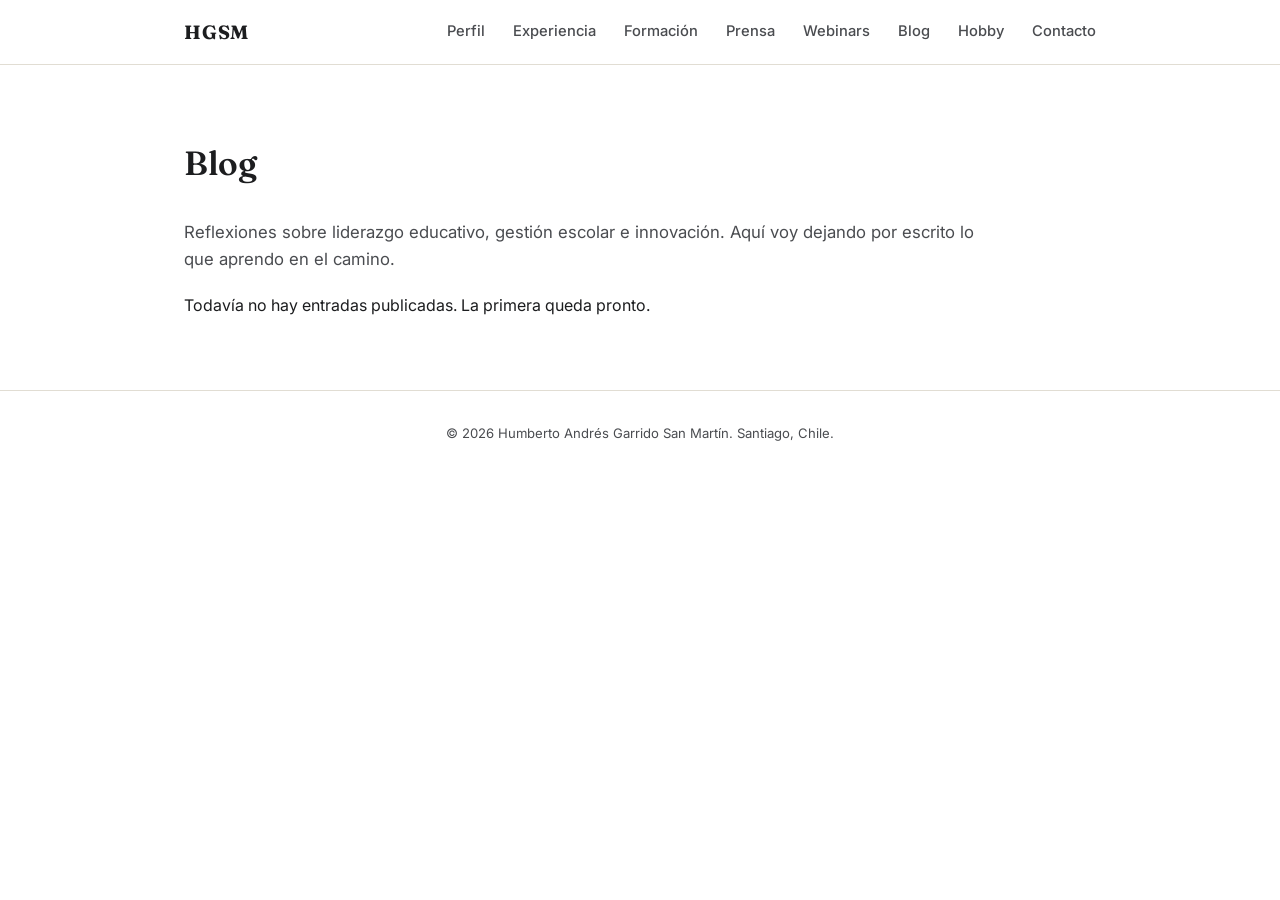
==== blog.html @ 68cf92d1 "Cambios hero y blog" ====
<!DOCTYPE html>
<html lang="es">
<head>
<meta charset="UTF-8">
<meta name="viewport" content="width=device-width, initial-scale=1.0">
<title>Blog · Humberto Garrido San Martín</title>
<meta name="description" content="Reflexiones sobre liderazgo educativo, gestión escolar e innovación, por Humberto Andrés Garrido San Martín.">
<link rel="preconnect" href="https://fonts.googleapis.com">
<link rel="preconnect" href="https://fonts.gstatic.com" crossorigin>
<link href="https://fonts.googleapis.com/css2?family=Fraunces:opsz,wght@9..144,400;9..144,600;9..144,700&family=Inter:wght@400;500;600;700&display=swap" rel="stylesheet">
<link rel="stylesheet" href="css/style.css">
</head>
<body>

<header class="site-header" id="top">
  <div class="container header-inner">
    <a href="index.html#top" class="brand">HGSM</a>
    <nav class="nav" id="nav">
      <a href="index.html#perfil">Perfil</a>
      <a href="index.html#experiencia">Experiencia</a>
      <a href="index.html#formacion">Formación</a>
      <a href="index.html#prensa">Prensa</a>
      <a href="index.html#webinars">Webinars</a>
      <a href="blog.html">Blog</a>
      <a href="index.html#hobby">Hobby</a>
      <a href="index.html#contacto">Contacto</a>
    </nav>
    <button class="nav-toggle" id="navToggle" aria-label="Abrir menú">
      <span></span><span></span><span></span>
    </button>
  </div>
</header>

<main>
  <section class="section">
    <div class="container">
      <h2 class="section-title">Blog</h2>
      <p class="lead">Reflexiones sobre liderazgo educativo, gestión escolar e innovación. Aquí voy dejando por escrito lo que aprendo en el camino.</p>

      <div class="blog-posts">

        <div class="blog-empty">
          Todavía no hay entradas publicadas. La primera queda pronto.
        </div>

        <!--
          Para agregar una entrada nueva, copiar este bloque justo antes del div "blog-empty"
          (o eliminar "blog-empty" cuando exista la primera entrada real) y completar:

          <article class="blog-post">
            <span class="blog-date">Fecha</span>
            <h3>Título del artículo</h3>
            <p>Contenido del artículo, párrafo por párrafo.</p>
          </article>
        -->

      </div>
    </div>
  </section>
</main>

<footer class="site-footer">
  <div class="container">
    <p>© <span id="year"></span> Humberto Andrés Garrido San Martín. Santiago, Chile.</p>
  </div>
</footer>

<script src="js/main.js"></script>
</body>
</html>
---- css/style.css ----
:root {
  --bg: #ffffff;
  --bg-alt: #f6f6f4;
  --ink: #1c1d1f;
  --ink-soft: #4a4c50;
  --accent: #8a6d3b;
  --accent-ink: #ffffff;
  --line: #e1ddd3;
  --card-bg: #ffffff;
  --font-serif: 'Fraunces', Georgia, serif;
  --font-sans: 'Inter', -apple-system, BlinkMacSystemFont, sans-serif;
  --max-width: 960px;
}

* { box-sizing: border-box; }

html { scroll-behavior: smooth; }

body {
  margin: 0;
  background: var(--bg);
  color: var(--ink);
  font-family: var(--font-sans);
  line-height: 1.6;
  -webkit-font-smoothing: antialiased;
}

.container {
  max-width: var(--max-width);
  margin: 0 auto;
  padding: 0 24px;
}

h1, h2, h3, h4 {
  font-family: var(--font-serif);
  font-weight: 600;
  margin: 0 0 12px;
  color: var(--ink);
}

a { color: inherit; }

/* Header */
.site-header {
  position: sticky;
  top: 0;
  z-index: 50;
  background: rgba(255, 255, 255, 0.9);
  backdrop-filter: blur(8px);
  border-bottom: 1px solid var(--line);
}

.header-inner {
  display: flex;
  align-items: center;
  justify-content: space-between;
  height: 64px;
}

.brand {
  font-family: var(--font-serif);
  font-weight: 700;
  font-size: 1.2rem;
  text-decoration: none;
  letter-spacing: 0.04em;
}

.nav {
  display: flex;
  gap: 28px;
}

.nav a {
  text-decoration: none;
  font-size: 0.92rem;
  font-weight: 500;
  color: var(--ink-soft);
  transition: color 0.2s;
}

.nav a:hover { color: var(--accent); }

.nav-toggle {
  display: none;
  flex-direction: column;
  gap: 5px;
  background: none;
  border: none;
  cursor: pointer;
  padding: 8px;
}

.nav-toggle span {
  width: 22px;
  height: 2px;
  background: var(--ink);
}

/* Hero */
.hero {
  padding: 96px 0 72px;
  text-align: center;
}

.hero-avatar {
  width: 148px;
  height: 148px;
  border-radius: 50%;
  object-fit: cover;
  object-position: 55% 25%;
  border: 4px solid var(--card-bg);
  box-shadow: 0 4px 18px rgba(0, 0, 0, 0.12);
  margin: 0 auto 28px;
  display: block;
}

.eyebrow {
  text-transform: uppercase;
  letter-spacing: 0.12em;
  font-size: 0.8rem;
  font-weight: 600;
  color: var(--accent);
  margin-bottom: 16px;
}

.hero h1 {
  font-size: clamp(2.2rem, 5vw, 3.4rem);
  line-height: 1.15;
  margin-bottom: 18px;
}

.hero-role {
  font-size: 1.1rem;
  color: var(--ink-soft);
  margin: 0 0 4px;
}

.hero-location {
  font-size: 0.95rem;
  color: var(--ink-soft);
  opacity: 0.8;
  margin: 0 0 32px;
}

.hero-actions {
  display: flex;
  gap: 14px;
  justify-content: center;
  flex-wrap: wrap;
}

/* Buttons */
.btn {
  display: inline-block;
  padding: 12px 26px;
  border-radius: 4px;
  font-weight: 600;
  font-size: 0.95rem;
  text-decoration: none;
  transition: all 0.2s;
  border: 1px solid transparent;
}

.btn-primary {
  background: var(--ink);
  color: #fff;
}
.btn-primary:hover { background: var(--accent); }

.btn-secondary {
  border-color: var(--ink);
  color: var(--ink);
}
.btn-secondary:hover { background: var(--ink); color: #fff; }

.btn-lg { padding: 14px 32px; font-size: 1.05rem; }

.btn-text {
  background: none;
  border: none;
  color: var(--accent);
  font-weight: 600;
  cursor: pointer;
  font-size: 0.95rem;
  padding: 10px 0;
  margin-top: 8px;
}

/* Sections */
.section { padding: 72px 0; }
.section-alt { background: var(--bg-alt); }

.section-title {
  font-size: clamp(1.6rem, 3vw, 2.1rem);
  margin-bottom: 28px;
}

.subsection-title {
  font-size: 1.3rem;
  margin: 48px 0 20px;
}

.lead {
  font-size: 1.05rem;
  color: var(--ink-soft);
  max-width: 72ch;
  margin-bottom: 20px;
}

/* Stats */
.stats {
  display: grid;
  grid-template-columns: repeat(3, 1fr);
  gap: 24px;
  margin-top: 40px;
}

.stat {
  text-align: center;
  padding: 24px 12px;
  background: var(--card-bg);
  border: 1px solid var(--line);
  border-radius: 8px;
}

.stat-number {
  display: block;
  font-family: var(--font-serif);
  font-size: 2.2rem;
  font-weight: 700;
  color: var(--accent);
}

.stat-label {
  display: block;
  font-size: 0.85rem;
  color: var(--ink-soft);
  margin-top: 6px;
}

/* Timeline */
.timeline {
  border-left: 2px solid var(--line);
  padding-left: 28px;
  display: flex;
  flex-direction: column;
  gap: 36px;
}

.timeline-more { margin-top: 36px; }

.timeline-item { position: relative; }

.timeline-item::before {
  content: '';
  position: absolute;
  left: -34px;
  top: 6px;
  width: 10px;
  height: 10px;
  border-radius: 50%;
  background: var(--accent);
}

.timeline-date {
  font-size: 0.82rem;
  font-weight: 600;
  text-transform: uppercase;
  letter-spacing: 0.06em;
  color: var(--accent);
  margin-bottom: 6px;
}

.timeline-content h3 {
  font-size: 1.15rem;
  margin-bottom: 2px;
}

.timeline-org {
  font-weight: 600;
  color: var(--ink-soft);
  margin: 0 0 10px;
  font-size: 0.95rem;
}

.timeline-content ul {
  margin: 0;
  padding-left: 20px;
}

.timeline-content li {
  margin-bottom: 6px;
  color: var(--ink-soft);
  font-size: 0.95rem;
}

.timeline-content p {
  color: var(--ink-soft);
  font-size: 0.95rem;
}

/* Education */
.grid-2 {
  display: grid;
  grid-template-columns: 1.4fr 1fr;
  gap: 48px;
}

.edu-list {
  list-style: none;
  margin: 0;
  padding: 0;
  display: flex;
  flex-direction: column;
  gap: 18px;
}

.edu-list li {
  display: flex;
  flex-direction: column;
  border-bottom: 1px solid var(--line);
  padding-bottom: 14px;
}

.edu-date {
  font-size: 0.78rem;
  font-weight: 600;
  color: var(--accent);
  text-transform: uppercase;
  letter-spacing: 0.05em;
}

.edu-name {
  font-weight: 600;
  margin-top: 4px;
}

.edu-org {
  font-size: 0.9rem;
  color: var(--ink-soft);
  margin-top: 2px;
}

.side-block h3 {
  font-size: 1.2rem;
  margin-bottom: 16px;
}

.bullet-list {
  padding-left: 20px;
  margin: 0;
  color: var(--ink-soft);
  font-size: 0.95rem;
}

.bullet-list li { margin-bottom: 12px; }

/* Cards */
.cards {
  display: grid;
  grid-template-columns: repeat(4, 1fr);
  gap: 18px;
}

.card {
  background: var(--card-bg);
  border: 1px solid var(--line);
  border-radius: 8px;
  padding: 22px;
}

.card h4 {
  font-size: 1rem;
  margin-bottom: 8px;
}

.card p {
  font-size: 0.88rem;
  color: var(--ink-soft);
  margin: 0;
}

/* Press */
.press-photo {
  width: 100%;
  max-height: 480px;
  object-fit: cover;
  object-position: center 68%;
  border-radius: 8px;
  margin-bottom: 24px;
  display: block;
}

.press-list {
  display: flex;
  flex-direction: column;
  gap: 14px;
}

.press-item {
  display: flex;
  align-items: baseline;
  gap: 16px;
  background: var(--card-bg);
  border: 1px solid var(--line);
  border-radius: 8px;
  padding: 18px 22px;
  text-decoration: none;
  transition: border-color 0.2s;
}

.press-item:hover { border-color: var(--accent); }

.press-outlet {
  font-size: 0.78rem;
  font-weight: 700;
  text-transform: uppercase;
  letter-spacing: 0.05em;
  color: var(--accent);
  flex-shrink: 0;
  width: 110px;
}

.press-headline {
  font-weight: 500;
  color: var(--ink);
}

/* Video grid */
.video-grid {
  display: grid;
  grid-template-columns: repeat(3, 1fr);
  gap: 20px;
}

.video-card {
  text-decoration: none;
  display: flex;
  flex-direction: column;
}

.video-thumb {
  position: relative;
  display: block;
  border-radius: 8px;
  overflow: hidden;
  background: var(--bg-alt);
  aspect-ratio: 16 / 9;
}

.video-thumb img {
  width: 100%;
  height: 100%;
  object-fit: cover;
  display: block;
  transition: transform 0.2s;
}

.video-card:hover .video-thumb img { transform: scale(1.04); }

.video-play {
  position: absolute;
  inset: 0;
  display: flex;
  align-items: center;
  justify-content: center;
  font-size: 1.1rem;
  color: #fff;
  background: rgba(0, 0, 0, 0.15);
  transition: background 0.2s;
}

.video-play::before {
  content: '';
  position: absolute;
  width: 46px;
  height: 46px;
  border-radius: 50%;
  background: rgba(0, 0, 0, 0.55);
  z-index: -1;
}

.video-card:hover .video-play { background: rgba(0, 0, 0, 0.05); }

.video-duration {
  position: absolute;
  right: 6px;
  bottom: 6px;
  background: rgba(0, 0, 0, 0.75);
  color: #fff;
  font-size: 0.72rem;
  font-weight: 600;
  padding: 2px 6px;
  border-radius: 4px;
}

.video-title {
  margin-top: 10px;
  font-size: 0.92rem;
  font-weight: 500;
  color: var(--ink);
  line-height: 1.4;
}

/* Hobby */
.route-tags {
  display: flex;
  flex-wrap: wrap;
  gap: 10px;
  margin-top: 8px;
}

.route-tag {
  background: var(--card-bg);
  border: 1px solid var(--line);
  color: var(--ink-soft);
  font-size: 0.85rem;
  font-weight: 500;
  padding: 8px 16px;
  border-radius: 999px;
}

.hobby-gallery {
  column-count: 3;
  column-gap: 16px;
  margin-top: 32px;
}

.hobby-gallery img {
  width: 100%;
  border-radius: 8px;
  display: block;
  margin-bottom: 16px;
  break-inside: avoid;
}

/* Contact */
.contact-section { text-align: center; }
.contact-inner { display: flex; flex-direction: column; align-items: center; }

.social-links {
  display: flex;
  gap: 24px;
  margin-top: 28px;
}

.social-links a {
  text-decoration: none;
  font-weight: 600;
  font-size: 0.92rem;
  color: var(--ink-soft);
}

.social-links a:hover { color: var(--accent); }

/* Footer */
.site-footer {
  padding: 32px 0;
  text-align: center;
  border-top: 1px solid var(--line);
}

.site-footer p {
  font-size: 0.82rem;
  color: var(--ink-soft);
  margin: 0;
}

/* Responsive */
@media (max-width: 720px) {
  .nav { display: none; }
  .nav-toggle { display: flex; }
  .nav.open {
    display: flex;
    flex-direction: column;
    position: absolute;
    top: 64px;
    left: 0;
    right: 0;
    background: var(--bg);
    padding: 16px 24px;
    border-bottom: 1px solid var(--line);
    gap: 16px;
  }
  .grid-2 { grid-template-columns: 1fr; gap: 32px; }
  .cards { grid-template-columns: 1fr 1fr; }
  .stats { grid-template-columns: 1fr; }
  .press-item { flex-direction: column; gap: 4px; }
  .press-outlet { width: auto; }
  .video-grid { grid-template-columns: 1fr 1fr; gap: 14px; }
  .hobby-gallery { column-count: 2; }
}

@media (max-width: 480px) {
  .video-grid { grid-template-columns: 1fr; }
  .hobby-gallery { column-count: 1; }
}

@media (max-width: 480px) {
  .cards { grid-template-columns: 1fr; }
}
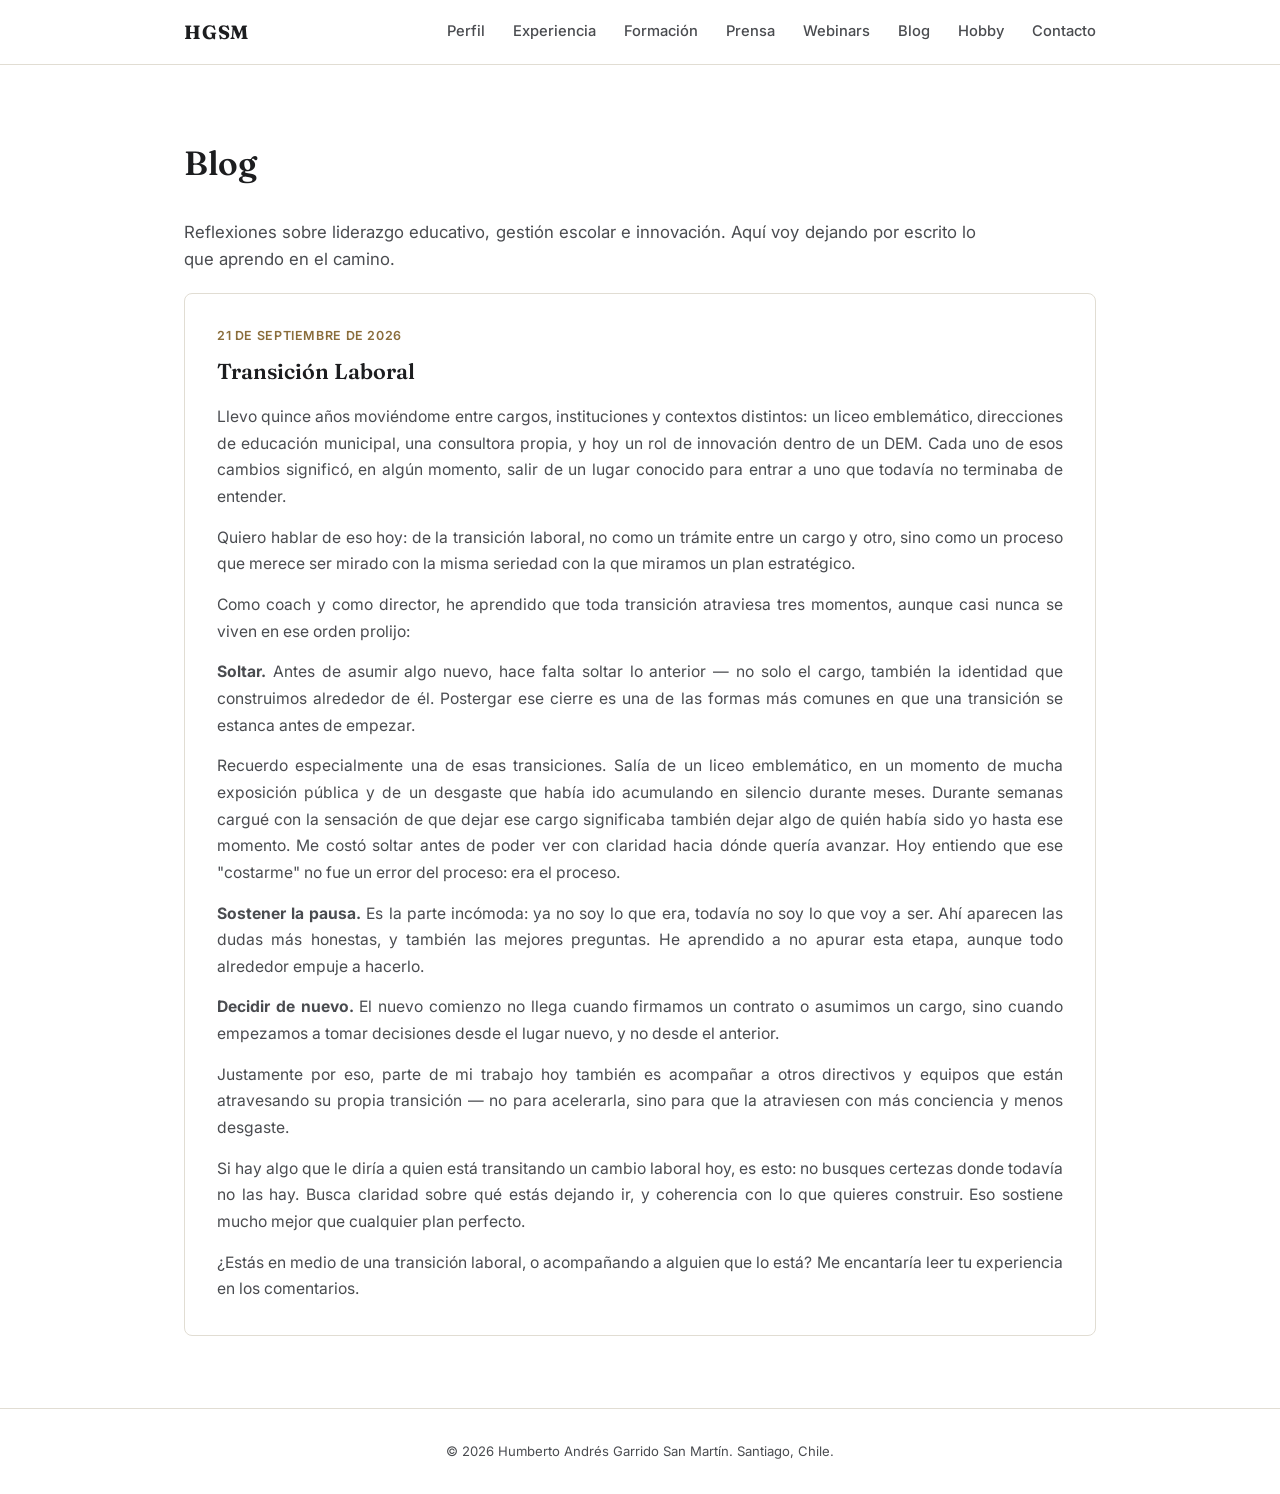
==== commit 9bbb1de6: "agregar entrada transición laboral" ====
--- a/blog.html
+++ b/blog.html
@@ -39,13 +39,24 @@
 
       <div class="blog-posts">
 
-        <div class="blog-empty">
-          Todavía no hay entradas publicadas. La primera queda pronto.
-        </div>
+        <article class="blog-post">
+          <span class="blog-date">21 de septiembre de 2026</span>
+          <h3>Transición Laboral</h3>
+          <p>Llevo quince años moviéndome entre cargos, instituciones y contextos distintos: un liceo emblemático, direcciones de educación municipal, una consultora propia, y hoy un rol de innovación dentro de un DEM. Cada uno de esos cambios significó, en algún momento, salir de un lugar conocido para entrar a uno que todavía no terminaba de entender.</p>
+          <p>Quiero hablar de eso hoy: de la transición laboral, no como un trámite entre un cargo y otro, sino como un proceso que merece ser mirado con la misma seriedad con la que miramos un plan estratégico.</p>
+          <p>Como coach y como director, he aprendido que toda transición atraviesa tres momentos, aunque casi nunca se viven en ese orden prolijo:</p>
+          <p><strong>Soltar.</strong> Antes de asumir algo nuevo, hace falta soltar lo anterior — no solo el cargo, también la identidad que construimos alrededor de él. Postergar ese cierre es una de las formas más comunes en que una transición se estanca antes de empezar.</p>
+          <p>Recuerdo especialmente una de esas transiciones. Salía de un liceo emblemático, en un momento de mucha exposición pública y de un desgaste que había ido acumulando en silencio durante meses. Durante semanas cargué con la sensación de que dejar ese cargo significaba también dejar algo de quién había sido yo hasta ese momento. Me costó soltar antes de poder ver con claridad hacia dónde quería avanzar. Hoy entiendo que ese "costarme" no fue un error del proceso: era el proceso.</p>
+          <p><strong>Sostener la pausa.</strong> Es la parte incómoda: ya no soy lo que era, todavía no soy lo que voy a ser. Ahí aparecen las dudas más honestas, y también las mejores preguntas. He aprendido a no apurar esta etapa, aunque todo alrededor empuje a hacerlo.</p>
+          <p><strong>Decidir de nuevo.</strong> El nuevo comienzo no llega cuando firmamos un contrato o asumimos un cargo, sino cuando empezamos a tomar decisiones desde el lugar nuevo, y no desde el anterior.</p>
+          <p>Justamente por eso, parte de mi trabajo hoy también es acompañar a otros directivos y equipos que están atravesando su propia transición — no para acelerarla, sino para que la atraviesen con más conciencia y menos desgaste.</p>
+          <p>Si hay algo que le diría a quien está transitando un cambio laboral hoy, es esto: no busques certezas donde todavía no las hay. Busca claridad sobre qué estás dejando ir, y coherencia con lo que quieres construir. Eso sostiene mucho mejor que cualquier plan perfecto.</p>
+          <p>¿Estás en medio de una transición laboral, o acompañando a alguien que lo está? Me encantaría leer tu experiencia en los comentarios.</p>
+        </article>
 
         <!--
-          Para agregar una entrada nueva, copiar este bloque justo antes del div "blog-empty"
-          (o eliminar "blog-empty" cuando exista la primera entrada real) y completar:
+          Para agregar una entrada nueva, copiar este bloque de <article> completo
+          y pegarlo ARRIBA de este comentario (para que la más reciente quede primero):
 
           <article class="blog-post">
             <span class="blog-date">Fecha</span>
--- a/css/style.css
+++ b/css/style.css
@@ -205,6 +205,7 @@
   color: var(--ink-soft);
   max-width: 72ch;
   margin-bottom: 20px;
+  text-align: justify;
 }
 
 /* Stats */
@@ -297,6 +298,7 @@
 .timeline-content p {
   color: var(--ink-soft);
   font-size: 0.95rem;
+  text-align: justify;
 }
 
 /* Education */
@@ -500,6 +502,53 @@
   font-weight: 500;
   color: var(--ink);
   line-height: 1.4;
+}
+
+/* Blog */
+.blog-posts {
+  display: flex;
+  flex-direction: column;
+  gap: 24px;
+}
+
+.blog-post {
+  background: var(--card-bg);
+  border: 1px solid var(--line);
+  border-radius: 8px;
+  padding: 32px;
+}
+
+.blog-date {
+  font-size: 0.78rem;
+  font-weight: 600;
+  text-transform: uppercase;
+  letter-spacing: 0.05em;
+  color: var(--accent);
+  margin-bottom: 10px;
+  display: block;
+}
+
+.blog-post h3 {
+  font-size: 1.35rem;
+  margin: 0 0 14px;
+}
+
+.blog-post p {
+  color: var(--ink-soft);
+  font-size: 0.98rem;
+  line-height: 1.7;
+  text-align: justify;
+  margin: 0 0 14px;
+}
+
+.blog-post p:last-child { margin-bottom: 0; }
+
+.blog-empty {
+  text-align: center;
+  padding: 56px 24px;
+  border: 1px dashed var(--line);
+  border-radius: 8px;
+  color: var(--ink-soft);
 }
 
 /* Hobby */
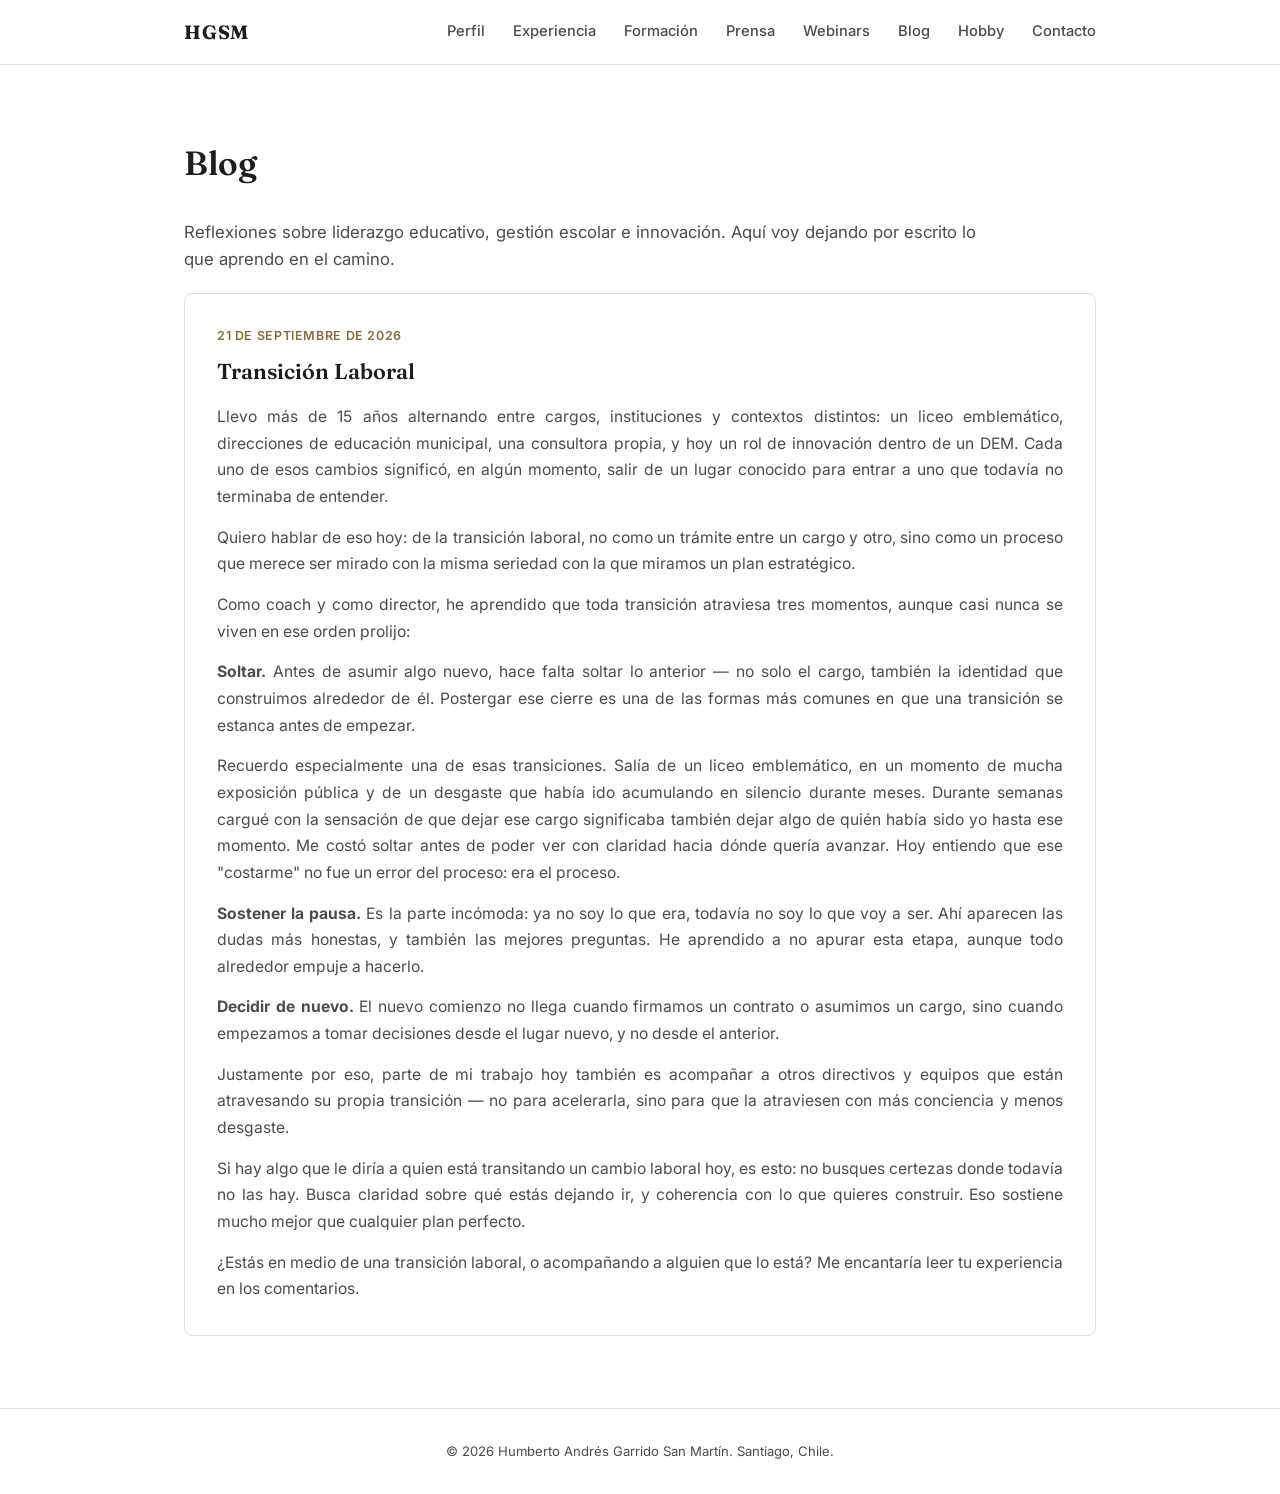
==== commit b4017ecc: "ajustar frase inicial" ====
--- a/blog.html
+++ b/blog.html
@@ -42,7 +42,7 @@
         <article class="blog-post">
           <span class="blog-date">21 de septiembre de 2026</span>
           <h3>Transición Laboral</h3>
-          <p>Llevo quince años moviéndome entre cargos, instituciones y contextos distintos: un liceo emblemático, direcciones de educación municipal, una consultora propia, y hoy un rol de innovación dentro de un DEM. Cada uno de esos cambios significó, en algún momento, salir de un lugar conocido para entrar a uno que todavía no terminaba de entender.</p>
+          <p>Llevo más de 15 años alternando entre cargos, instituciones y contextos distintos: un liceo emblemático, direcciones de educación municipal, una consultora propia, y hoy un rol de innovación dentro de un DEM. Cada uno de esos cambios significó, en algún momento, salir de un lugar conocido para entrar a uno que todavía no terminaba de entender.</p>
           <p>Quiero hablar de eso hoy: de la transición laboral, no como un trámite entre un cargo y otro, sino como un proceso que merece ser mirado con la misma seriedad con la que miramos un plan estratégico.</p>
           <p>Como coach y como director, he aprendido que toda transición atraviesa tres momentos, aunque casi nunca se viven en ese orden prolijo:</p>
           <p><strong>Soltar.</strong> Antes de asumir algo nuevo, hace falta soltar lo anterior — no solo el cargo, también la identidad que construimos alrededor de él. Postergar ese cierre es una de las formas más comunes en que una transición se estanca antes de empezar.</p>
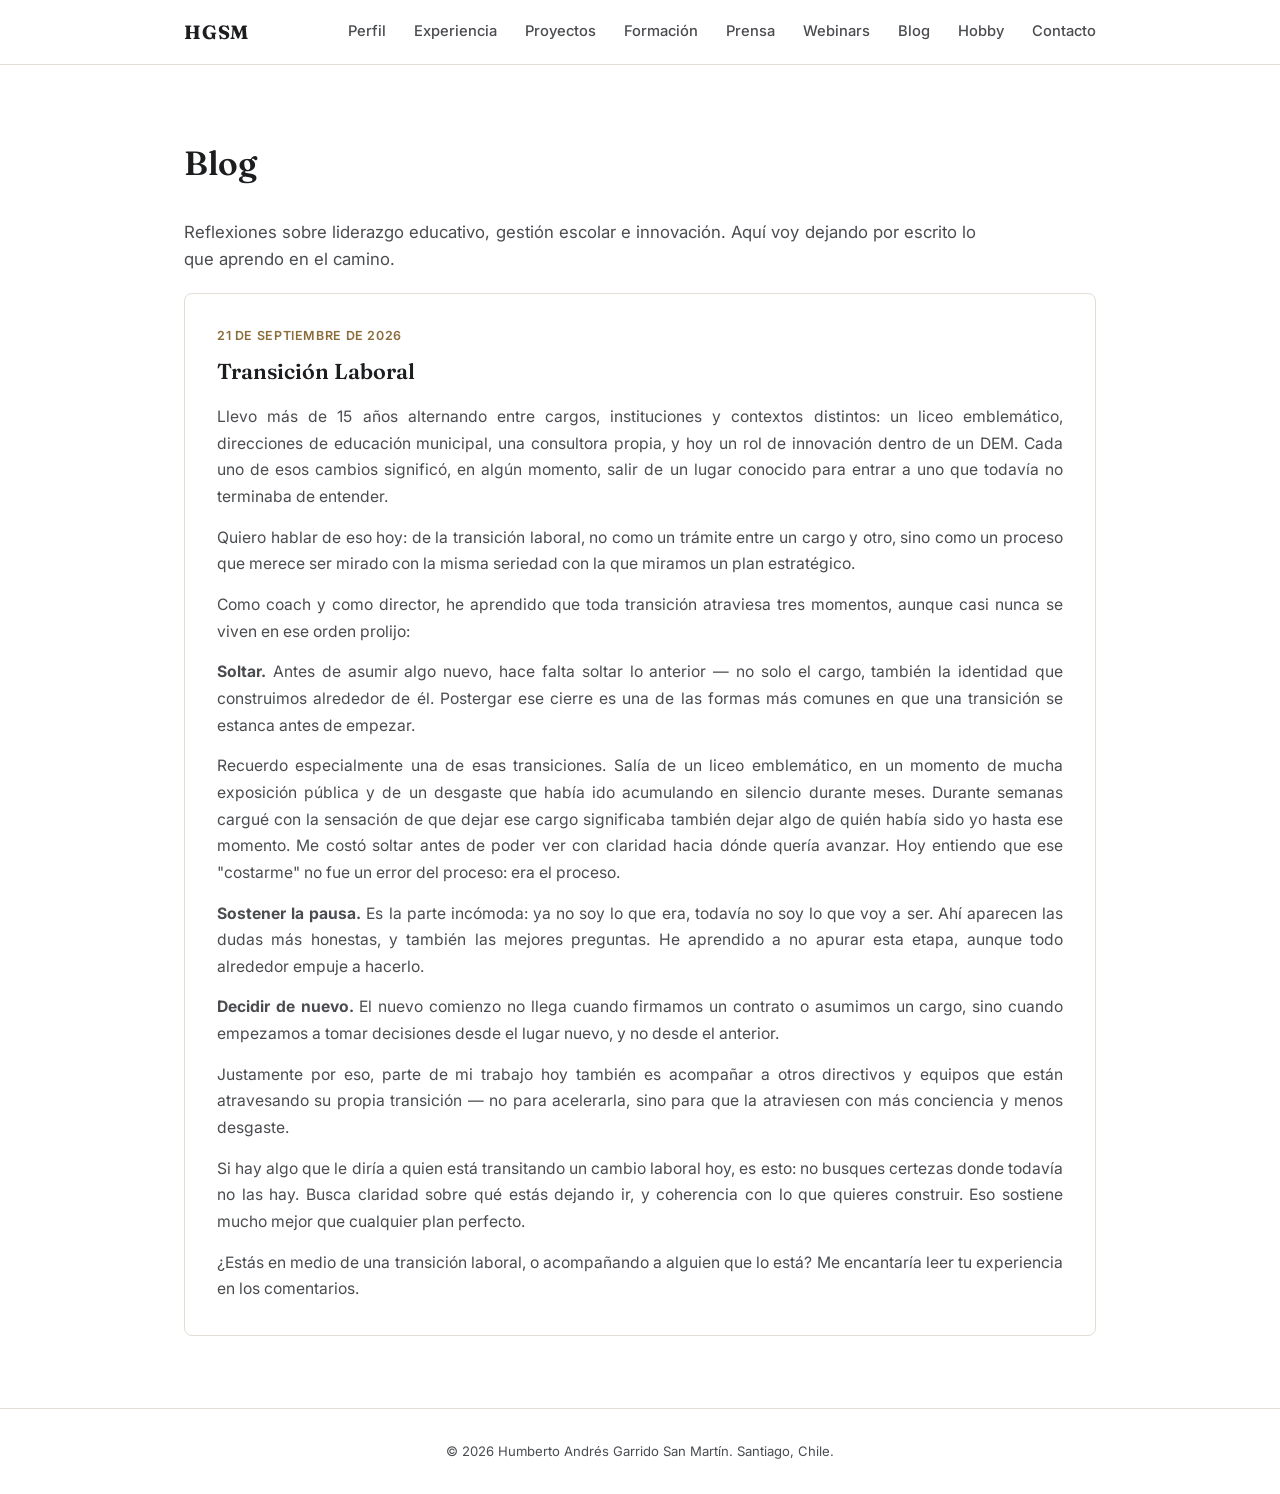
==== commit 5e2d3fd2: "Actualizar sitio según indicaciones" ====
--- a/blog.html
+++ b/blog.html
@@ -5,6 +5,12 @@
 <meta name="viewport" content="width=device-width, initial-scale=1.0">
 <title>Blog · Humberto Garrido San Martín</title>
 <meta name="description" content="Reflexiones sobre liderazgo educativo, gestión escolar e innovación, por Humberto Andrés Garrido San Martín.">
+<meta property="og:type" content="article">
+<meta property="og:title" content="Blog · Humberto Garrido San Martín">
+<meta property="og:description" content="Reflexiones sobre liderazgo educativo, gestión escolar e innovación.">
+<meta property="og:url" content="https://www.humbertogarridosanmartin.cl/blog.html">
+<meta property="og:image" content="https://www.humbertogarridosanmartin.cl/images/humberto-garrido.jpg">
+<meta name="twitter:card" content="summary_large_image">
 <link rel="preconnect" href="https://fonts.googleapis.com">
 <link rel="preconnect" href="https://fonts.gstatic.com" crossorigin>
 <link href="https://fonts.googleapis.com/css2?family=Fraunces:opsz,wght@9..144,400;9..144,600;9..144,700&family=Inter:wght@400;500;600;700&display=swap" rel="stylesheet">
@@ -18,6 +24,7 @@
     <nav class="nav" id="nav">
       <a href="index.html#perfil">Perfil</a>
       <a href="index.html#experiencia">Experiencia</a>
+      <a href="index.html#proyectos">Proyectos</a>
       <a href="index.html#formacion">Formación</a>
       <a href="index.html#prensa">Prensa</a>
       <a href="index.html#webinars">Webinars</a>
--- a/css/style.css
+++ b/css/style.css
@@ -381,6 +381,21 @@
   color: var(--ink-soft);
   margin: 0;
 }
+
+/* Projects */
+.projects {
+  display: grid;
+  grid-template-columns: repeat(2, 1fr);
+  gap: 18px;
+}
+
+.card-link {
+  display: block;
+  text-decoration: none;
+  transition: border-color 0.2s;
+}
+
+.card-link:hover { border-color: var(--accent); }
 
 /* Press */
 .press-photo {
@@ -633,6 +648,7 @@
   }
   .grid-2 { grid-template-columns: 1fr; gap: 32px; }
   .cards { grid-template-columns: 1fr 1fr; }
+  .projects { grid-template-columns: 1fr; }
   .stats { grid-template-columns: 1fr; }
   .press-item { flex-direction: column; gap: 4px; }
   .press-outlet { width: auto; }
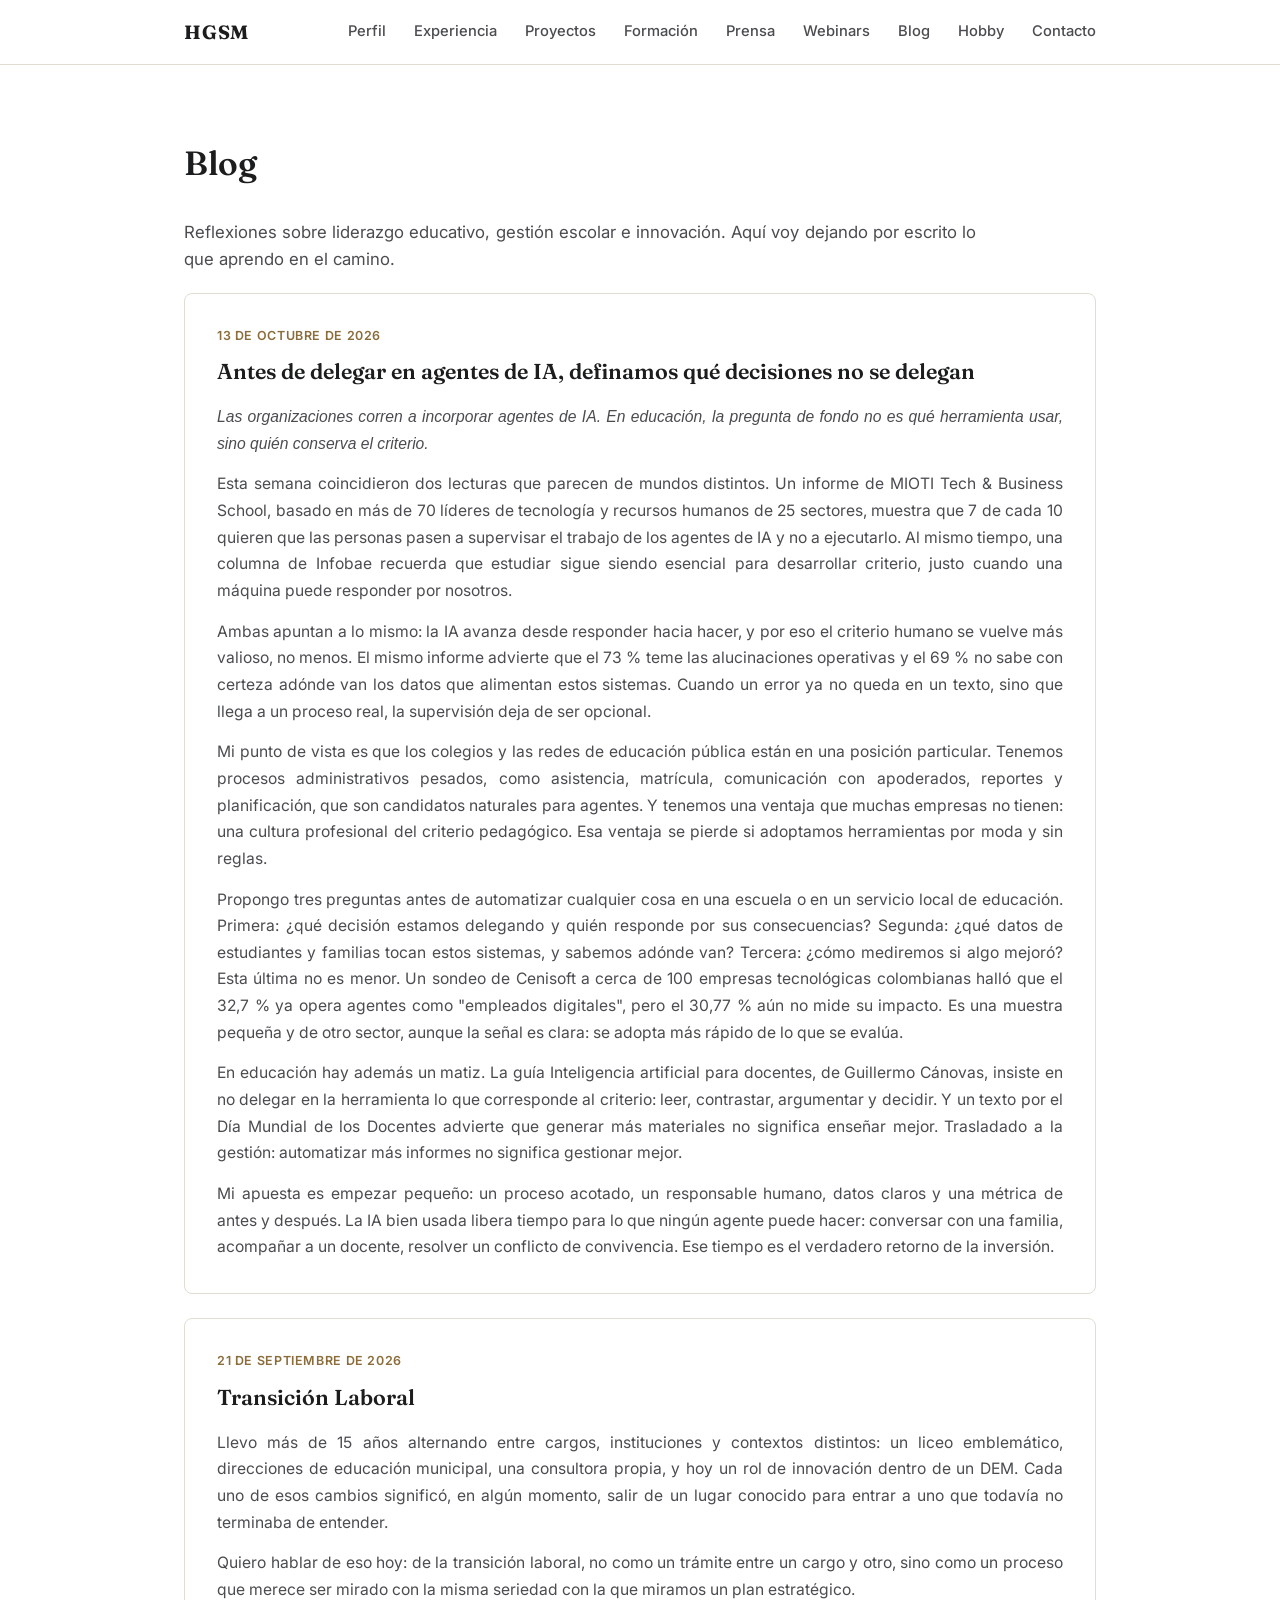
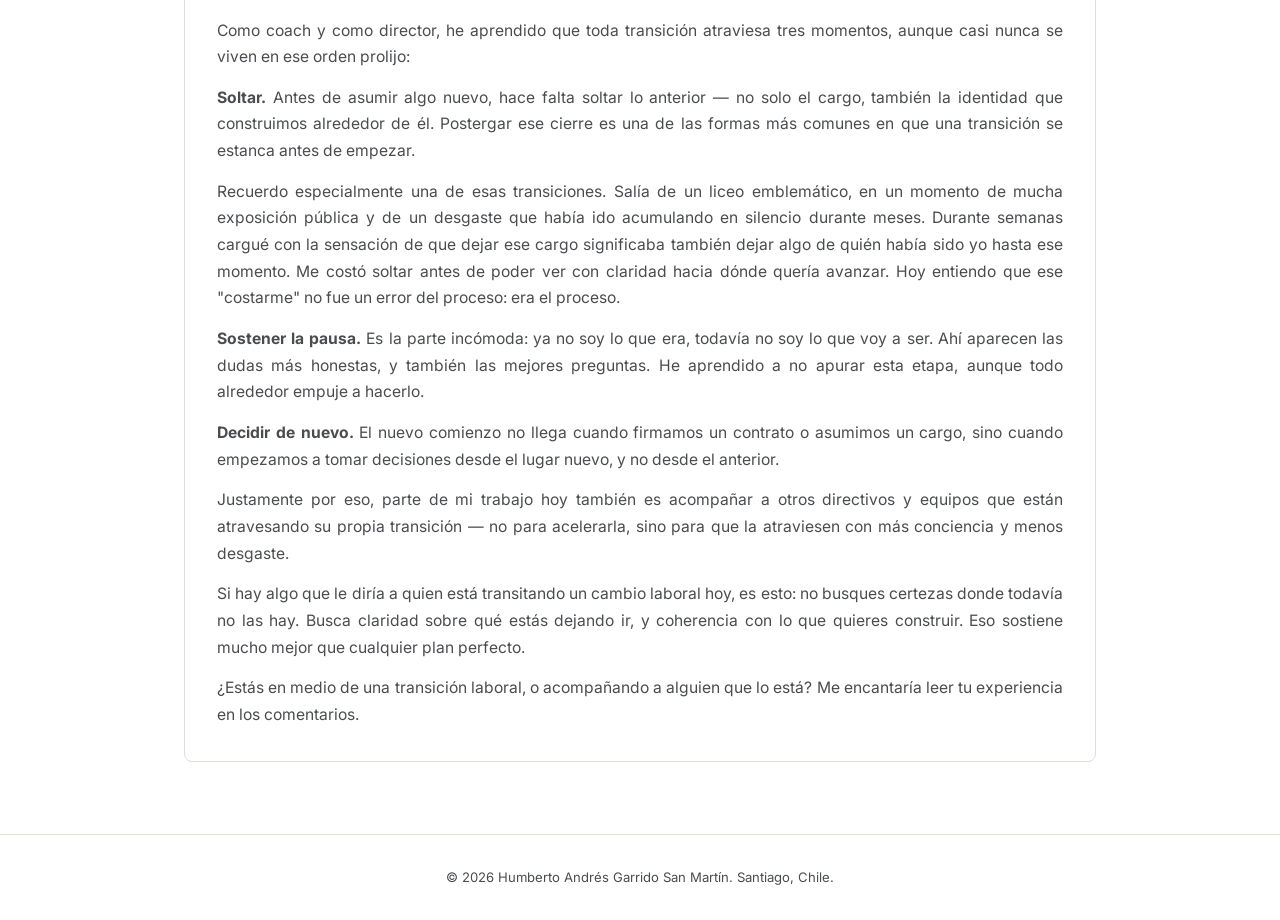
==== commit 62dbd8ac: "Actualización blog" ====
--- a/blog.html
+++ b/blog.html
@@ -47,6 +47,18 @@
       <div class="blog-posts">
 
         <article class="blog-post">
+          <span class="blog-date">13 de octubre de 2026</span>
+          <h3>Antes de delegar en agentes de IA, definamos qué decisiones no se delegan</h3>
+          <p><em>Las organizaciones corren a incorporar agentes de IA. En educación, la pregunta de fondo no es qué herramienta usar, sino quién conserva el criterio.</em></p>
+          <p>Esta semana coincidieron dos lecturas que parecen de mundos distintos. Un informe de MIOTI Tech &amp; Business School, basado en más de 70 líderes de tecnología y recursos humanos de 25 sectores, muestra que 7 de cada 10 quieren que las personas pasen a supervisar el trabajo de los agentes de IA y no a ejecutarlo. Al mismo tiempo, una columna de Infobae recuerda que estudiar sigue siendo esencial para desarrollar criterio, justo cuando una máquina puede responder por nosotros.</p>
+          <p>Ambas apuntan a lo mismo: la IA avanza desde responder hacia hacer, y por eso el criterio humano se vuelve más valioso, no menos. El mismo informe advierte que el 73 % teme las alucinaciones operativas y el 69 % no sabe con certeza adónde van los datos que alimentan estos sistemas. Cuando un error ya no queda en un texto, sino que llega a un proceso real, la supervisión deja de ser opcional.</p>
+          <p>Mi punto de vista es que los colegios y las redes de educación pública están en una posición particular. Tenemos procesos administrativos pesados, como asistencia, matrícula, comunicación con apoderados, reportes y planificación, que son candidatos naturales para agentes. Y tenemos una ventaja que muchas empresas no tienen: una cultura profesional del criterio pedagógico. Esa ventaja se pierde si adoptamos herramientas por moda y sin reglas.</p>
+          <p>Propongo tres preguntas antes de automatizar cualquier cosa en una escuela o en un servicio local de educación. Primera: ¿qué decisión estamos delegando y quién responde por sus consecuencias? Segunda: ¿qué datos de estudiantes y familias tocan estos sistemas, y sabemos adónde van? Tercera: ¿cómo mediremos si algo mejoró? Esta última no es menor. Un sondeo de Cenisoft a cerca de 100 empresas tecnológicas colombianas halló que el 32,7 % ya opera agentes como "empleados digitales", pero el 30,77 % aún no mide su impacto. Es una muestra pequeña y de otro sector, aunque la señal es clara: se adopta más rápido de lo que se evalúa.</p>
+          <p>En educación hay además un matiz. La guía Inteligencia artificial para docentes, de Guillermo Cánovas, insiste en no delegar en la herramienta lo que corresponde al criterio: leer, contrastar, argumentar y decidir. Y un texto por el Día Mundial de los Docentes advierte que generar más materiales no significa enseñar mejor. Trasladado a la gestión: automatizar más informes no significa gestionar mejor.</p>
+          <p>Mi apuesta es empezar pequeño: un proceso acotado, un responsable humano, datos claros y una métrica de antes y después. La IA bien usada libera tiempo para lo que ningún agente puede hacer: conversar con una familia, acompañar a un docente, resolver un conflicto de convivencia. Ese tiempo es el verdadero retorno de la inversión.</p>
+        </article>
+
+        <article class="blog-post">
           <span class="blog-date">21 de septiembre de 2026</span>
           <h3>Transición Laboral</h3>
           <p>Llevo más de 15 años alternando entre cargos, instituciones y contextos distintos: un liceo emblemático, direcciones de educación municipal, una consultora propia, y hoy un rol de innovación dentro de un DEM. Cada uno de esos cambios significó, en algún momento, salir de un lugar conocido para entrar a uno que todavía no terminaba de entender.</p>
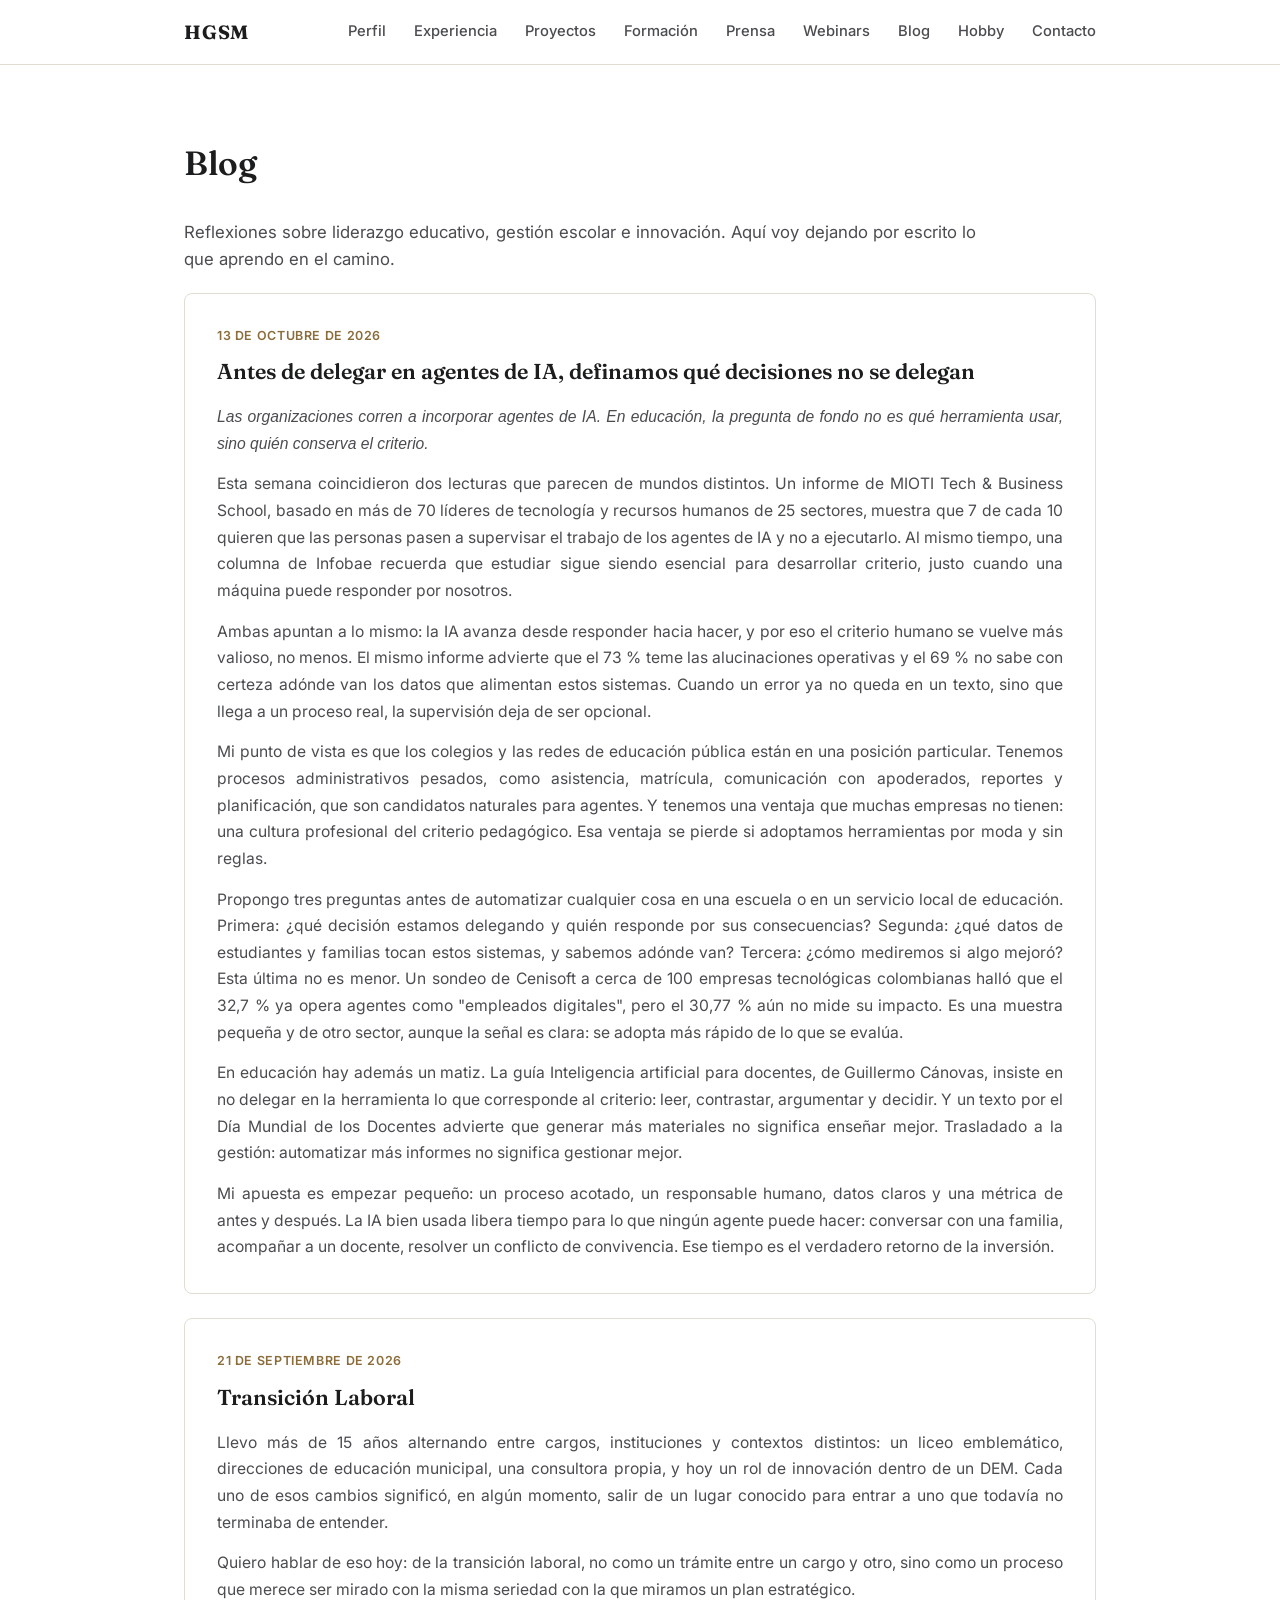
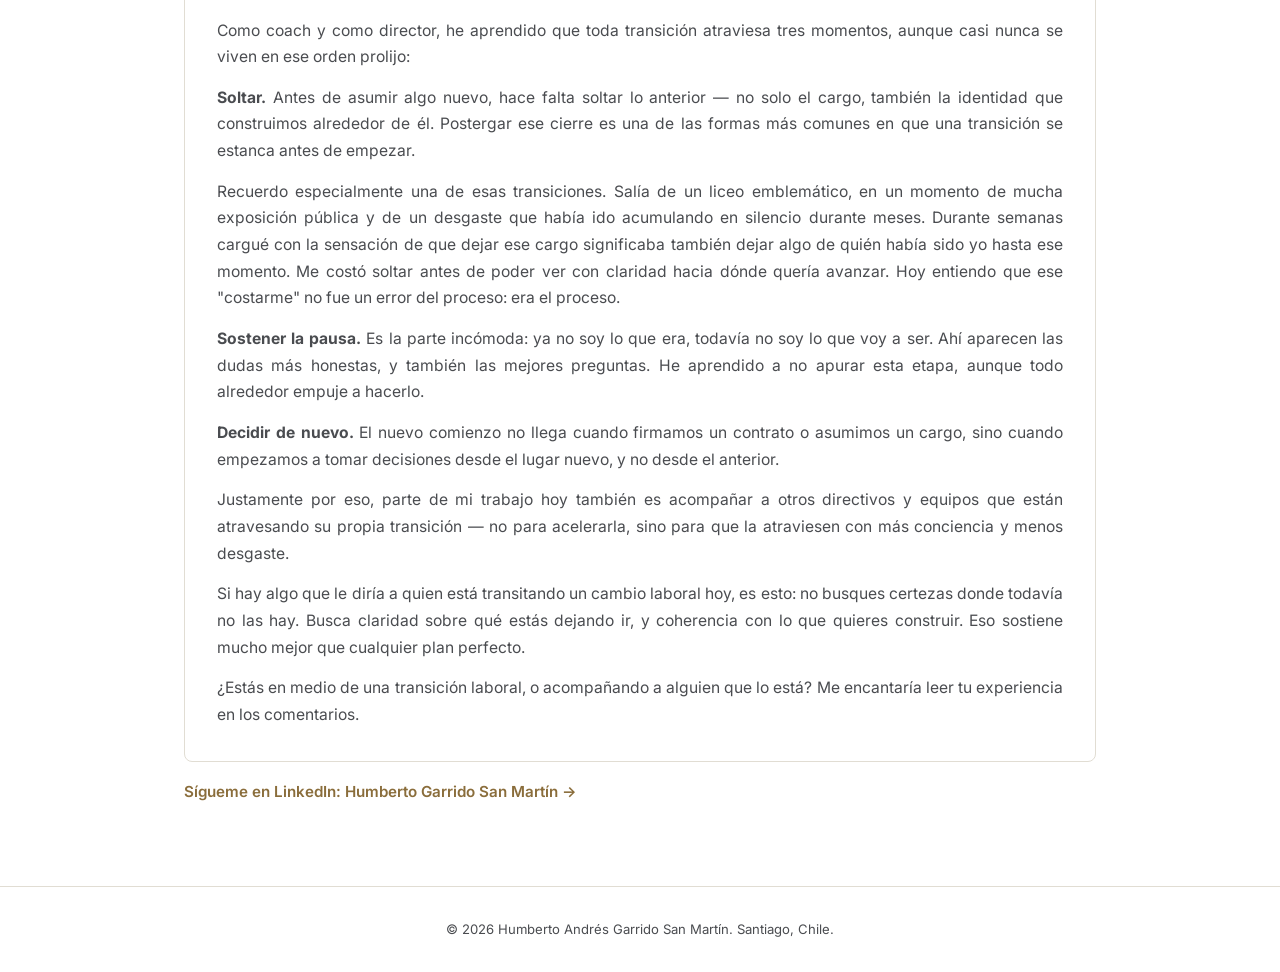
==== commit 7abf4880: "Actualización logo" ====
--- a/blog.html
+++ b/blog.html
@@ -85,6 +85,8 @@
         -->
 
       </div>
+
+      <a href="https://www.linkedin.com/in/humberto-garrido-san-mart%C3%ADn-1868885a/" target="_blank" rel="noopener" class="btn btn-text">Sígueme en LinkedIn: Humberto Garrido San Martín →</a>
     </div>
   </section>
 </main>
